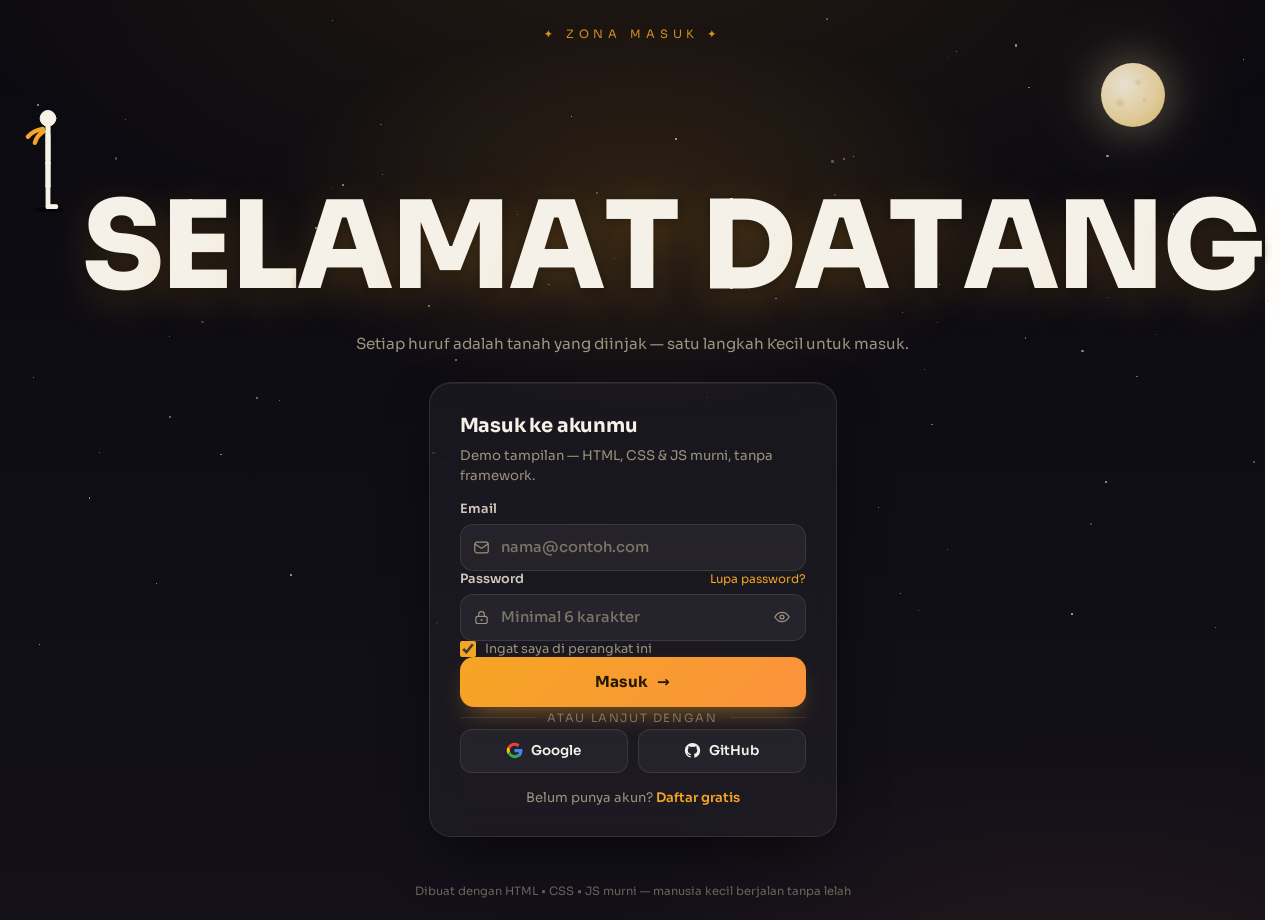
==== index.html @ 7af7dd07 "Add files via upload" ====
<!DOCTYPE html>
<html lang="id">
<head>
  <meta charset="UTF-8" />
  <meta name="viewport" content="width=device-width, initial-scale=1.0" />
  <title>Masuk — Selamat Datang</title>
  <meta name="description" content="Halaman login dengan konsep manusia kecil yang berjalan di atas teks. Dibuat dengan HTML, CSS, dan JavaScript murni." />
  <link rel="preconnect" href="https://fonts.googleapis.com" />
  <link rel="preconnect" href="https://fonts.gstatic.com" crossorigin />
  <link href="https://fonts.googleapis.com/css2?family=Sora:wght@400;600;700;800&display=swap" rel="stylesheet" />
  <link rel="stylesheet" href="style.css" />
</head>
<body>
  <!-- Latar: pendar hangat, bulan, bintang, bintang jatuh -->
  <div class="bg-glow" aria-hidden="true"></div>
  <div class="moon" aria-hidden="true"></div>
  <div class="stars" id="stars" aria-hidden="true"></div>
  <div class="shooting-star" aria-hidden="true"></div>

  <main class="stage" id="stage" data-mode="walk">
    <!-- HERO: teks raksasa + manusia berjalan di atasnya -->
    <header class="hero">
      <p class="kicker">✦ zona masuk ✦</p>
      <h1 class="headline" id="headline" aria-label="Selamat Datang"><span class="headline-text" id="headlineText" aria-hidden="true"></span><span class="walker-slot" id="walkerSlot" aria-hidden="true"><svg class="walker" id="walker" viewBox="0 0 100 120" fill="none">
            <!-- bayangan kaki -->
            <ellipse class="w-shadow" cx="50" cy="117.5" rx="17" ry="2.6" />
            <g class="w-lean">
              <g class="w-body">
                <!-- syal -->
                <g class="w-scarf">
                  <path d="M44 25 Q33 27 27 34" />
                  <path d="M45 28 Q37 33 35 41" />
                </g>
                <!-- kepala -->
                <circle class="w-head" cx="50" cy="13" r="9" />
                <!-- badan -->
                <line class="w-torso" x1="50" y1="23" x2="50" y2="64" />
                <!-- lengan belakang -->
                <g class="w-arm w-arm-back">
                  <line x1="50" y1="32" x2="50" y2="60" />
                </g>
                <!-- kaki belakang -->
                <g class="w-leg w-leg-back">
                  <line class="w-thigh" x1="50" y1="64" x2="50" y2="90" />
                  <g class="w-shin">
                    <line x1="50" y1="90" x2="50" y2="114" />
                    <line class="w-foot" x1="50" y1="114" x2="59" y2="114" />
                  </g>
                </g>
                <!-- kaki depan -->
                <g class="w-leg w-leg-front">
                  <line class="w-thigh" x1="50" y1="64" x2="50" y2="90" />
                  <g class="w-shin">
                    <line x1="50" y1="90" x2="50" y2="114" />
                    <line class="w-foot" x1="50" y1="114" x2="59" y2="114" />
                  </g>
                </g>
                <!-- lengan depan -->
                <g class="w-arm w-arm-front">
                  <line x1="50" y1="32" x2="50" y2="60" />
                </g>
              </g>
            </g>
          </svg></span></h1>
      <p class="tagline">Setiap huruf adalah tanah yang diinjak — satu langkah kecil untuk masuk.</p>
    </header>

    <!-- KARTU LOGIN -->
    <section class="card" id="card" aria-labelledby="cardTitle">
      <!-- Form -->
      <div class="view" id="formView">
        <h2 id="cardTitle">Masuk ke akunmu</h2>
        <p class="sub">Demo tampilan — HTML, CSS &amp; JS murni, tanpa framework.</p>

        <form id="loginForm" novalidate>
          <div class="field">
            <label for="email">Email</label>
            <div class="control">
              <svg class="icon" viewBox="0 0 24 24" aria-hidden="true"><rect x="2.5" y="4.5" width="19" height="15" rx="3"/><path d="m3 7 8.2 5.6a1.4 1.4 0 0 0 1.6 0L21 7"/></svg>
              <input type="email" id="email" name="email" placeholder="nama@contoh.com" autocomplete="email" spellcheck="false" />
            </div>
          </div>

          <div class="field">
            <div class="label-row">
              <label for="password">Password</label>
              <a href="#" id="forgot" class="mini-link">Lupa password?</a>
            </div>
            <div class="control">
              <svg class="icon" viewBox="0 0 24 24" aria-hidden="true"><rect x="4" y="10.5" width="16" height="10" rx="3"/><path d="M8 10.5V7.8a4 4 0 0 1 8 0v2.7"/><circle cx="12" cy="15.5" r="1.4" class="dot-fill"/></svg>
              <input type="password" id="password" name="password" placeholder="Minimal 6 karakter" autocomplete="current-password" />
              <button type="button" class="toggle-pass" id="togglePass" aria-label="Tampilkan password" aria-pressed="false">
                <svg class="icon-eye" viewBox="0 0 24 24" aria-hidden="true"><path d="M2.5 12S6 5.8 12 5.8 21.5 12 21.5 12 18 18.2 12 18.2 2.5 12 2.5 12Z"/><circle cx="12" cy="12" r="2.6"/></svg>
                <svg class="icon-eye-off" viewBox="0 0 24 24" aria-hidden="true"><path d="M4 4l16 16"/><path d="M9.9 5.2A9.8 9.8 0 0 1 12 5c6 0 9.5 7 9.5 7a17.6 17.6 0 0 1-2.4 3.3M6.1 6.8A16.9 16.9 0 0 0 2.5 12S6 19 12 19a9.4 9.4 0 0 0 4-.9"/><path d="M9.9 9.9a2.9 2.9 0 0 0 4.1 4.1"/></svg>
              </button>
            </div>
          </div>

          <label class="remember">
            <input type="checkbox" id="remember" checked />
            <span>Ingat saya di perangkat ini</span>
          </label>

          <p class="form-error" id="formError" role="alert" aria-live="polite"></p>

          <button class="btn-primary" id="btnLogin" type="submit">
            <span class="btn-spinner" aria-hidden="true"></span>
            <span class="btn-label">Masuk</span>
            <span class="btn-arrow" aria-hidden="true">→</span>
          </button>

          <div class="divider" aria-hidden="true"><span>atau lanjut dengan</span></div>

          <div class="socials">
            <button type="button" class="btn-social" data-provider="Google">
              <svg viewBox="0 0 24 24" aria-hidden="true"><path fill="#EA4335" d="M12 5.3c1.6 0 3 .55 4.1 1.63l3.06-3.06C17.3 2.15 14.87 1.2 12 1.2 7.7 1.2 4 3.64 2.2 7.24l3.57 2.77C6.63 7.2 9.08 5.3 12 5.3Z"/><path fill="#4285F4" d="M23.1 12.27c0-.93-.08-1.6-.26-2.3H12v4.36h6.34c-.13 1.08-.83 2.7-2.38 3.8l3.48 2.7c2.08-1.93 3.66-4.76 3.66-8.56Z"/><path fill="#FBBC05" d="M5.78 14.2a6.9 6.9 0 0 1 0-4.4L2.2 7.03a11.26 11.26 0 0 0 0 9.94l3.57-2.77Z"/><path fill="#34A853" d="M12 22.8c3.04 0 5.6-1 7.44-2.73l-3.48-2.7c-.93.65-2.18 1.1-3.96 1.1a6.14 6.14 0 0 1-5.78-4.27l-3.57 2.77C4.9 20.36 8.7 22.8 12 22.8Z"/></svg>
              Google
            </button>
            <button type="button" class="btn-social" data-provider="GitHub">
              <svg viewBox="0 0 24 24" aria-hidden="true"><path fill="currentColor" d="M12 1.5A10.5 10.5 0 0 0 8.68 22.04c.53.1.72-.23.72-.5v-1.96c-2.9.63-3.52-1.24-3.52-1.24-.48-1.2-1.16-1.53-1.16-1.53-.95-.65.07-.64.07-.64 1.05.08 1.6 1.08 1.6 1.08.93 1.6 2.44 1.14 3.04.87.09-.68.36-1.14.66-1.4-2.32-.27-4.76-1.16-4.76-5.16 0-1.14.4-2.07 1.07-2.8-.1-.26-.46-1.33.1-2.77 0 0 .88-.28 2.87 1.08a9.94 9.94 0 0 1 5.22 0c2-1.36 2.88-1.08 2.88-1.08.57 1.44.2 2.5.1 2.77.67.73 1.08 1.66 1.08 2.8 0 4.02-2.45 4.9-4.78 5.15.38.33.71.96.71 1.95v2.9c0 .28.2.6.73.5A10.5 10.5 0 0 0 12 1.5Z"/></svg>
              GitHub
            </button>
          </div>
        </form>

        <p class="signup">Belum punya akun? <a href="#" id="signupLink">Daftar gratis</a></p>
      </div>

      <!-- Sukses -->
      <div class="view hidden" id="successView">
        <svg class="check" viewBox="0 0 52 52" aria-hidden="true">
          <circle class="check-circle" cx="26" cy="26" r="23" />
          <path class="check-mark" d="M15 27.2l7.4 7.4L37.5 19.8" />
        </svg>
        <h2>Halo, <span id="userName">Kawan</span>!</h2>
        <p class="sub">Kamu berhasil masuk — dan si kaki-rata di atas sudah sampai lebih dulu. 🚶</p>
        <button class="btn-primary" id="btnLogout" type="button">
          <span class="btn-label">Keluar</span>
        </button>
      </div>
    </section>

    <footer class="foot">Dibuat dengan HTML • CSS • JS murni — manusia kecil berjalan tanpa lelah</footer>
  </main>

  <div class="toasts" id="toasts" aria-live="polite"></div>

  <script src="script.js"></script>
</body>
</html>
---- style.css ----
/* ============================================================
   LOGIN PAGE — "Manusia Berjalan di Atas Teks"
   HTML + CSS + JS murni. Tema: malam hangat (dark + amber)
   ============================================================ */

:root {
  --bg: #0b0a10;
  --bg-soft: #131019;
  --ink: #f5f1e8;
  --muted: #9b937f;
  --amber: #f5a524;
  --amber-2: #fb923c;
  --line: rgba(245, 241, 232, 0.1);
  --glass: rgba(255, 255, 255, 0.045);
  --danger: #f87171;
  --ok: #34d399;
  --font: "Sora", system-ui, -apple-system, "Segoe UI", sans-serif;
}

* { margin: 0; padding: 0; box-sizing: border-box; }

html { scrollbar-gutter: stable; }

body {
  min-height: 100svh;
  font-family: var(--font);
  color: var(--ink);
  background:
    radial-gradient(1200px 600px at 50% -10%, rgba(245, 165, 36, 0.10), transparent 60%),
    radial-gradient(900px 500px at 85% 110%, rgba(251, 146, 60, 0.07), transparent 55%),
    linear-gradient(180deg, var(--bg) 0%, var(--bg-soft) 100%);
  overflow-x: hidden;
}

::selection { background: rgba(245, 165, 36, 0.35); }

/* ---------- Dekorasi latar ---------- */
.bg-glow {
  position: fixed; inset: 0; pointer-events: none; z-index: 0;
  background:
    radial-gradient(560px 280px at 50% 24%, rgba(245, 165, 36, 0.13), transparent 70%);
  animation: glow-pulse 7s ease-in-out infinite alternate;
}
@keyframes glow-pulse {
  from { opacity: 0.75; } to { opacity: 1; }
}

.moon {
  position: fixed; top: 7vh; right: 9vw; width: 64px; height: 64px;
  border-radius: 50%; z-index: 0; pointer-events: none;
  background: radial-gradient(circle at 36% 34%, #fff7e6, #f7dfa8 58%, #e8c477);
  box-shadow:
    0 0 34px 8px rgba(250, 230, 180, 0.22),
    0 0 90px 30px rgba(250, 230, 180, 0.08);
  opacity: 0.9;
}
.moon::after {
  content: ""; position: absolute; inset: 0; border-radius: 50%;
  background:
    radial-gradient(9px 9px at 30% 62%, rgba(160, 120, 60, 0.22), transparent 60%),
    radial-gradient(7px 7px at 58% 30%, rgba(160, 120, 60, 0.18), transparent 60%),
    radial-gradient(5px 5px at 68% 58%, rgba(160, 120, 60, 0.16), transparent 60%);
}

.stars { position: fixed; inset: 0; z-index: 0; pointer-events: none; }
.star {
  position: absolute; border-radius: 50%;
  background: #fff; opacity: 0.7;
  animation: twinkle var(--dur, 4s) ease-in-out var(--delay, 0s) infinite alternate;
}
.star.amber { background: #ffd9a0; }
@keyframes twinkle {
  from { opacity: 0.12; transform: scale(0.8); }
  to   { opacity: 0.9;  transform: scale(1.15); }
}

.shooting-star {
  position: fixed; top: 10%; left: 58%; width: 130px; height: 2px; z-index: 0;
  background: linear-gradient(90deg, transparent, #ffe9c4 55%, #fff);
  border-radius: 999px; opacity: 0; pointer-events: none;
  filter: drop-shadow(0 0 6px rgba(255, 224, 160, 0.8));
  animation: shoot 9s linear 4s infinite;
}
@keyframes shoot {
  0%   { transform: translate3d(0, 0, 0) rotate(-32deg); opacity: 0; }
  3%   { opacity: 1; }
  16%  { transform: translate3d(-34vw, 21vh, 0) rotate(-32deg); opacity: 0; }
  100% { transform: translate3d(-34vw, 21vh, 0) rotate(-32deg); opacity: 0; }
}

/* ---------- Panggung ---------- */
.stage {
  position: relative; z-index: 1;
  min-height: 100svh;
  display: flex; flex-direction: column; align-items: center;
  padding: clamp(18px, 3vh, 36px) 20px 22px;
  gap: clamp(18px, 3.2vh, 34px);
}

/* ---------- HERO ---------- */
.hero { text-align: center; max-width: 1100px; }

.kicker {
  font-size: 0.72rem; letter-spacing: 0.42em; text-transform: uppercase;
  color: var(--amber); opacity: 0.85; margin-bottom: clamp(18px, 4vh, 44px);
}

.headline {
  display: inline-block; position: relative;
  margin-top: 0.88em; /* ruang untuk si pejalan di atas teks */
  font-weight: 800;
  font-size: clamp(2.1rem, 9.6vw, 7.6rem);
  line-height: 1.04;
  letter-spacing: -0.015em;
  white-space: nowrap;
  color: var(--ink);
  text-shadow:
    0 10px 42px rgba(245, 165, 36, 0.20),
    0 2px 12px rgba(0, 0, 0, 0.45);
}
.headline-text { display: inline-block; }

.char {
  display: inline-block;
  transition: transform 120ms ease-out;
  will-change: transform;
}
.char.is-pressed { transform: translateY(0.085em); }
.char.pop { animation: char-pop 0.55s cubic-bezier(0.3, 0.8, 0.3, 1.4); }
@keyframes char-pop {
  0% { transform: translateY(0); }
  35% { transform: translateY(-0.14em); }
  65% { transform: translateY(0.05em); }
  100% { transform: translateY(0); }
}

.tagline {
  margin-top: clamp(14px, 2.6vh, 24px);
  color: var(--muted); font-size: clamp(0.82rem, 2.4vw, 0.95rem);
}

/* ---------- Manusia berjalan ---------- */
.walker-slot {
  position: absolute; left: -8%;
  bottom: var(--feet, 100%);
  width: 0.62em; aspect-ratio: 100 / 120;
  pointer-events: none; z-index: 3;
  transform: translateX(-50%);
}
.walker { width: 100%; height: 100%; display: block; overflow: visible; }

.walker line, .walker circle, .walker path {
  stroke: #f7f2e6; stroke-linecap: round; vector-effect: non-scaling-stroke;
}
.walker .w-torso, .walker .w-thigh { stroke-width: 5.2px; }
.walker .w-shin line, .walker .w-arm line { stroke-width: 4.6px; }
.walker .w-foot { stroke-width: 4.2px; }
.walker .w-head { fill: #f7f2e6; }
.walker .w-scarf path { stroke: var(--amber); stroke-width: 4.4px; }
.walker .w-arm-back, .walker .w-leg-back { opacity: 0.55; }

.w-shadow {
  fill: rgba(0, 0, 0, 0.55);
  stroke: none;
  transform-box: fill-box; transform-origin: center;
  animation: wk-shadow 0.5s ease-in-out infinite alternate;
}
@keyframes wk-shadow {
  from { transform: scale(1); opacity: 0.6; }
  to   { transform: scale(0.78); opacity: 0.35; }
}

.w-lean {
  transform-box: view-box; transform-origin: 50px 114px;
  transition: transform 0.6s cubic-bezier(0.3, 0.8, 0.3, 1);
}
.stage[data-mode="run"] .w-lean { transform: rotate(13deg); }

.w-body {
  transform-box: view-box;
  animation: wk-bob 0.5s ease-in-out infinite alternate;
}
@keyframes wk-bob {
  from { transform: translateY(0); }
  to   { transform: translateY(-2.6px); }
}

.w-head {
  transform-box: view-box; transform-origin: 50px 22px;
  animation: wk-head 1s ease-in-out infinite alternate;
}
@keyframes wk-head {
  from { transform: rotate(-2.5deg); }
  to   { transform: rotate(2.5deg); }
}

.w-scarf {
  transform-box: view-box; transform-origin: 45px 26px;
  animation: wk-scarf 0.5s ease-in-out infinite alternate;
}
@keyframes wk-scarf {
  from { transform: rotate(4deg); }
  to   { transform: rotate(-7deg); }
}

.w-arm {
  transform-box: view-box; transform-origin: 50px 32px;
}
.w-arm-front  { animation: wk-arm-front 1s ease-in-out infinite; }
.w-arm-back   { animation: wk-arm-back  1s ease-in-out infinite; }
@keyframes wk-arm-front {
  0%, 100% { transform: rotate(26deg); }
  50%      { transform: rotate(-27deg); }
}
@keyframes wk-arm-back {
  0%, 100% { transform: rotate(-27deg); }
  50%      { transform: rotate(26deg); }
}

.w-leg { transform-box: view-box; transform-origin: 50px 64px; }
.w-leg-front { animation: wk-thigh-front 1s ease-in-out infinite; }
.w-leg-back  { animation: wk-thigh-back  1s ease-in-out infinite; }
/* CSS rotate positif = mengayun ke belakang (jalan ke kanan) */
@keyframes wk-thigh-front {
  0%, 100% { transform: rotate(-27deg); }
  50%      { transform: rotate(24deg); }
}
@keyframes wk-thigh-back {
  0%, 100% { transform: rotate(24deg); }
  50%      { transform: rotate(-27deg); }
}

.w-shin { transform-box: view-box; transform-origin: 50px 90px; }
.w-leg-front .w-shin { animation: wk-shin-front 1s ease-in-out infinite; }
.w-leg-back  .w-shin { animation: wk-shin-back  1s ease-in-out infinite; }
@keyframes wk-shin-front {
  0%   { transform: rotate(-2deg); }
  25%  { transform: rotate(6deg); }
  50%  { transform: rotate(18deg); }
  75%  { transform: rotate(55deg); }
  90%  { transform: rotate(16deg); }
  100% { transform: rotate(-2deg); }
}
@keyframes wk-shin-back {
  0%   { transform: rotate(55deg); }
  25%  { transform: rotate(-2deg); }
  50%  { transform: rotate(-2deg); }
  75%  { transform: rotate(18deg); }
  90%  { transform: rotate(40deg); }
  100% { transform: rotate(55deg); }
}

/* ---------- Mode: BERLARI ---------- */
.stage[data-mode="run"] .w-body { animation-name: wk-bob; }
.stage[data-mode="run"] .walker .w-shadow { animation-duration: 0.22s; }

/* ---------- Mode: RAYAKAN (lompat-lompat) ---------- */
.walker.celebrate .w-leg-front { animation: wk-stand-f 0.55s ease-in-out infinite alternate; }
.walker.celebrate .w-leg-back  { animation: wk-stand-b 0.55s ease-in-out infinite alternate; }
@keyframes wk-stand-f { from { transform: rotate(-6deg); } to { transform: rotate(-2deg); } }
@keyframes wk-stand-b { from { transform: rotate(6deg); }  to { transform: rotate(2deg); } }

.walker.celebrate .w-shin { animation: none !important; transform: rotate(-4deg); }

.walker.celebrate .w-arm-front { animation: wk-cheer-f 0.5s ease-in-out infinite alternate; }
.walker.celebrate .w-arm-back  { animation: wk-cheer-b 0.5s ease-in-out infinite alternate; }
@keyframes wk-cheer-f { from { transform: rotate(-122deg); } to { transform: rotate(-150deg); } }
@keyframes wk-cheer-b { from { transform: rotate(122deg); }  to { transform: rotate(150deg); } }

.walker.celebrate .w-body { animation: wk-hop 0.55s cubic-bezier(0.34, 0.6, 0.36, 1) infinite; }
@keyframes wk-hop {
  0%, 100% { transform: translateY(0); }
  45%      { transform: translateY(-15px); }
}
.walker.celebrate .w-head { animation-duration: 0.55s; }
.walker.celebrate .w-shadow { animation: wk-shadow-hop 0.55s cubic-bezier(0.34, 0.6, 0.36, 1) infinite; }
@keyframes wk-shadow-hop {
  0%, 100% { transform: scale(1); opacity: 0.6; }
  45%      { transform: scale(0.6); opacity: 0.22; }
}

/* ---------- KARTU LOGIN ---------- */
.card {
  width: min(100%, 408px);
  background: var(--glass);
  border: 1px solid var(--line);
  border-radius: 22px;
  padding: clamp(22px, 4vw, 30px);
  backdrop-filter: blur(18px);
  -webkit-backdrop-filter: blur(18px);
  box-shadow:
    0 24px 60px -18px rgba(0, 0, 0, 0.65),
    inset 0 1px 0 rgba(255, 255, 255, 0.06);
  position: relative;
}
.card.shake { animation: shake 0.45s ease; }
@keyframes shake {
  0%, 100% { transform: translateX(0); }
  20% { transform: translateX(-9px); }
  40% { transform: translateX(8px); }
  60% { transform: translateX(-6px); }
  80% { transform: translateX(4px); }
}

.view { display: flex; flex-direction: column; gap: 14px; animation: view-in 0.45s ease both; }
.view.hidden { display: none; }
@keyframes view-in {
  from { opacity: 0; transform: translateY(10px); }
  to   { opacity: 1; transform: translateY(0); }
}

.card h2 { font-size: 1.22rem; font-weight: 700; letter-spacing: -0.01em; }
.card .sub { color: var(--muted); font-size: 0.83rem; line-height: 1.55; margin-top: -6px; }

.field { display: flex; flex-direction: column; gap: 7px; }
.field label { font-size: 0.8rem; font-weight: 600; color: #cfc8b8; }
.label-row { display: flex; align-items: baseline; justify-content: space-between; }
.mini-link { font-size: 0.74rem; color: var(--amber); text-decoration: none; }
.mini-link:hover { text-decoration: underline; }

.control { position: relative; display: flex; align-items: center; }
.control .icon {
  position: absolute; left: 13px; width: 17px; height: 17px;
  stroke: var(--muted); stroke-width: 1.7; fill: none; stroke-linecap: round; stroke-linejoin: round;
  pointer-events: none;
}
.control .dot-fill { fill: var(--muted); stroke: none; }
.control input {
  width: 100%; height: 47px;
  background: rgba(255, 255, 255, 0.05);
  border: 1px solid var(--line);
  border-radius: 13px;
  color: var(--ink);
  font: 500 0.92rem var(--font);
  padding: 0 44px 0 40px;
  outline: none;
  transition: border-color 0.2s, box-shadow 0.2s, background 0.2s;
}
.control input::placeholder { color: rgba(155, 147, 127, 0.75); }
.control input:focus {
  border-color: rgba(245, 165, 36, 0.65);
  background: rgba(245, 165, 36, 0.05);
  box-shadow: 0 0 0 3.5px rgba(245, 165, 36, 0.14);
}

.toggle-pass {
  position: absolute; right: 6px; width: 36px; height: 36px;
  display: grid; place-items: center;
  background: transparent; border: 0; border-radius: 10px;
  cursor: pointer; color: var(--muted);
  transition: color 0.2s, background 0.2s;
}
.toggle-pass:hover { color: var(--ink); background: rgba(255, 255, 255, 0.06); }
.toggle-pass .icon-eye, .toggle-pass .icon-eye-off {
  width: 18px; height: 18px; stroke: currentColor; stroke-width: 1.7;
  fill: none; stroke-linecap: round; stroke-linejoin: round;
  grid-area: 1 / 1;
}
.toggle-pass .icon-eye-off { display: none; }
.toggle-pass.shown .icon-eye { display: none; }
.toggle-pass.shown .icon-eye-off { display: block; }

.remember {
  display: flex; align-items: center; gap: 9px;
  font-size: 0.8rem; color: var(--muted); cursor: pointer;
  user-select: none;
}
.remember input {
  width: 16px; height: 16px; accent-color: var(--amber);
  cursor: pointer;
}

.form-error {
  display: none;
  font-size: 0.8rem; color: var(--danger);
  background: rgba(248, 113, 113, 0.09);
  border: 1px solid rgba(248, 113, 113, 0.25);
  border-radius: 10px; padding: 9px 12px;
}
.form-error.show { display: block; }

.btn-primary {
  position: relative;
  height: 50px; width: 100%;
  border: 0; border-radius: 14px;
  background: linear-gradient(135deg, var(--amber), var(--amber-2));
  color: #241703; font: 700 0.95rem var(--font);
  letter-spacing: 0.01em;
  cursor: pointer; overflow: hidden;
  display: flex; align-items: center; justify-content: center; gap: 9px;
  box-shadow: 0 12px 26px -10px rgba(245, 165, 36, 0.55);
  transition: transform 0.18s, box-shadow 0.25s, filter 0.2s;
}
.btn-primary:hover { transform: translateY(-2px); filter: brightness(1.05); }
.btn-primary:active { transform: translateY(0); }
.btn-primary:disabled { cursor: wait; filter: saturate(0.75) brightness(0.92); transform: none; }
.btn-arrow { transition: transform 0.2s; }
.btn-primary:hover .btn-arrow { transform: translateX(4px); }

.btn-spinner {
  width: 17px; height: 17px; flex: 0 0 auto;
  border: 2.4px solid rgba(36, 23, 3, 0.28);
  border-top-color: #241703; border-radius: 50%;
  display: none;
  animation: spin 0.7s linear infinite;
}
@keyframes spin { to { transform: rotate(360deg); } }
.btn-primary.loading .btn-spinner { display: block; }
.btn-primary.loading .btn-arrow { display: none; }

.divider {
  display: flex; align-items: center; gap: 12px;
  color: rgba(155, 147, 127, 0.7); font-size: 0.72rem;
  text-transform: uppercase; letter-spacing: 0.14em;
  margin: 4px 0;
}
.divider::before, .divider::after {
  content: ""; flex: 1; height: 1px;
  background: var(--line);
}

.socials { display: grid; grid-template-columns: 1fr 1fr; gap: 10px; }
.btn-social {
  height: 44px; border-radius: 12px;
  display: flex; align-items: center; justify-content: center; gap: 8px;
  background: rgba(255, 255, 255, 0.045);
  border: 1px solid var(--line);
  color: var(--ink); font: 600 0.84rem var(--font);
  cursor: pointer;
  transition: background 0.2s, transform 0.18s, border-color 0.2s;
}
.btn-social:hover { background: rgba(255, 255, 255, 0.09); transform: translateY(-1.5px); border-color: rgba(255, 255, 255, 0.2); }
.btn-social svg { width: 17px; height: 17px; }

.signup { text-align: center; font-size: 0.82rem; color: var(--muted); margin-top: 2px; }
.signup a { color: var(--amber); text-decoration: none; font-weight: 600; }
.signup a:hover { text-decoration: underline; }

/* ---------- Panel sukses ---------- */
#successView { align-items: center; text-align: center; gap: 10px; padding: 10px 0 4px; }
#successView h2 { font-size: 1.35rem; }
#successView .sub { margin-top: -2px; }
#successView .btn-primary { margin-top: 12px; }

.check { width: 74px; height: 74px; }
.check-circle, .check-mark {
  fill: none; stroke: var(--ok); stroke-width: 3.2; stroke-linecap: round; stroke-linejoin: round;
}
.check-circle {
  stroke-dasharray: 145; stroke-dashoffset: 145;
  stroke: rgba(52, 211, 153, 0.5);
  animation: draw 0.7s ease-out 0.1s forwards;
}
.check-mark {
  stroke-dasharray: 40; stroke-dashoffset: 40;
  animation: draw 0.45s ease-out 0.75s forwards;
}
@keyframes draw { to { stroke-dashoffset: 0; } }

/* ---------- Footer ---------- */
.foot {
  margin-top: auto; padding-top: 18px;
  color: rgba(155, 147, 127, 0.65); font-size: 0.72rem; text-align: center;
}

/* ---------- Toast ---------- */
.toasts {
  position: fixed; top: 18px; right: 18px; z-index: 50;
  display: flex; flex-direction: column; gap: 9px; max-width: min(88vw, 330px);
}
.toast {
  display: flex; align-items: flex-start; gap: 10px;
  background: rgba(22, 19, 28, 0.92);
  border: 1px solid var(--line);
  border-left: 3px solid var(--amber);
  border-radius: 13px; padding: 11px 14px;
  font-size: 0.82rem; line-height: 1.45; color: var(--ink);
  box-shadow: 0 14px 34px -12px rgba(0, 0, 0, 0.7);
  backdrop-filter: blur(12px);
  animation: toast-in 0.35s cubic-bezier(0.2, 0.9, 0.3, 1.2) both;
}
.toast.success { border-left-color: var(--ok); }
.toast.error { border-left-color: var(--danger); }
.toast.out { animation: toast-out 0.3s ease both; }
@keyframes toast-in {
  from { opacity: 0; transform: translateX(26px) scale(0.95); }
  to   { opacity: 1; transform: translateX(0) scale(1); }
}
@keyframes toast-out {
  from { opacity: 1; transform: translateX(0); }
  to   { opacity: 0; transform: translateX(26px); }
}
.toast .t-icon { width: 15px; height: 15px; flex: 0 0 auto; margin-top: 1.5px; stroke-width: 2; fill: none; stroke: currentColor; stroke-linecap: round; stroke-linejoin: round; }
.toast.success .t-icon { color: var(--ok); }
.toast.error .t-icon { color: var(--danger); }
.toast.info .t-icon { color: var(--amber); }

/* ---------- Responsif ---------- */
@media (max-width: 420px) {
  .stage { padding-left: 14px; padding-right: 14px; }
  .moon { width: 46px; height: 46px; top: 5vh; right: 7vw; }
  .toasts { top: 12px; right: 12px; }
}

/* ---------- Reduced motion ---------- */
@media (prefers-reduced-motion: reduce) {
  *, *::before, *::after {
    animation-duration: 0.001s !important;
    animation-iteration-count: 1 !important;
    transition-duration: 0.001s !important;
  }
  .walker { display: none; }
}
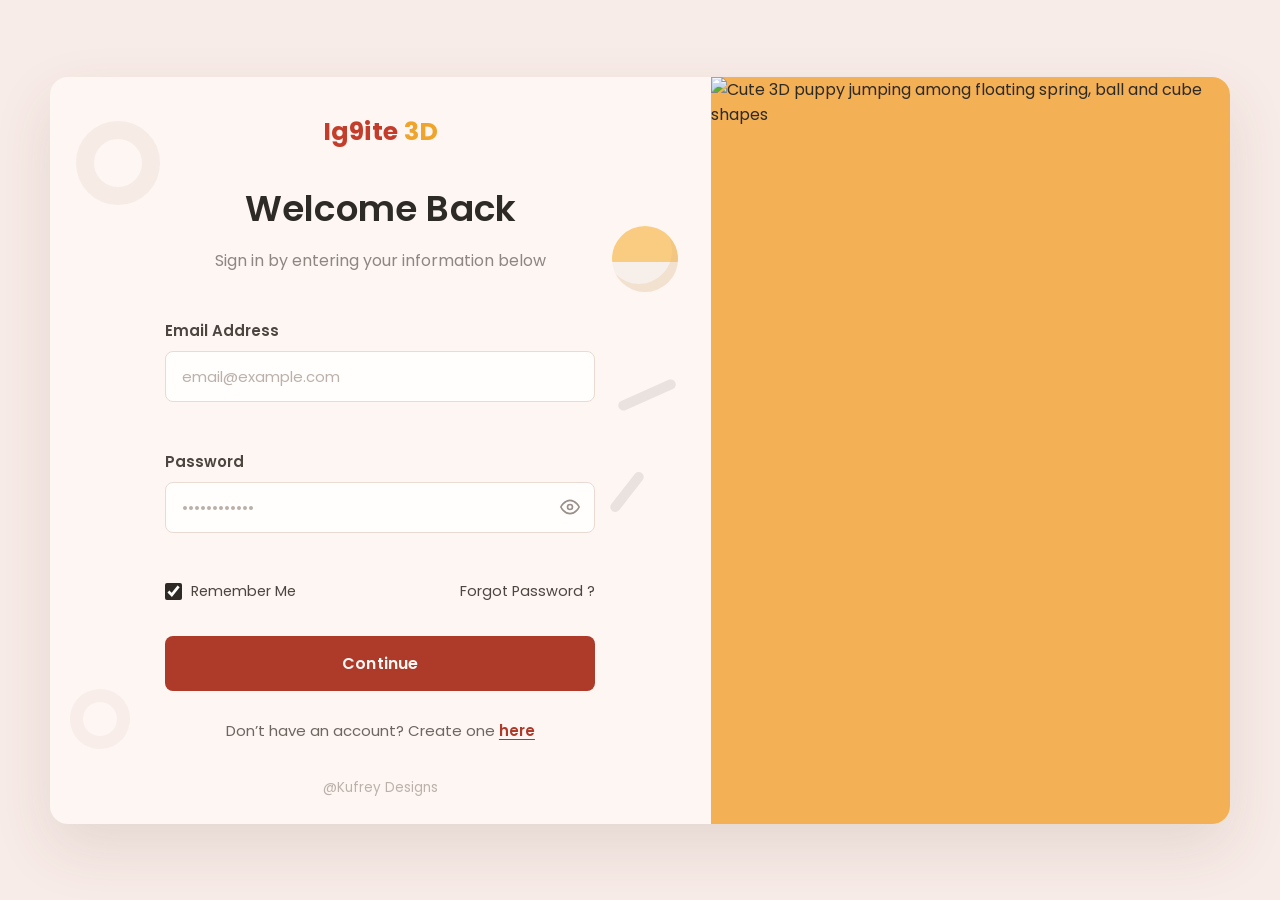
==== commit c50403b0: "Add files via upload" ====
--- a/index.html
+++ b/index.html
@@ -1,149 +1,115 @@
 <!DOCTYPE html>
-<html lang="id">
+<html lang="en">
 <head>
   <meta charset="UTF-8" />
   <meta name="viewport" content="width=device-width, initial-scale=1.0" />
-  <title>Masuk — Selamat Datang</title>
-  <meta name="description" content="Halaman login dengan konsep manusia kecil yang berjalan di atas teks. Dibuat dengan HTML, CSS, dan JavaScript murni." />
+  <title>Ig9ite 3D — Login</title>
+
+  <!-- Font: Poppins -->
   <link rel="preconnect" href="https://fonts.googleapis.com" />
   <link rel="preconnect" href="https://fonts.gstatic.com" crossorigin />
-  <link href="https://fonts.googleapis.com/css2?family=Sora:wght@400;600;700;800&display=swap" rel="stylesheet" />
+  <link href="https://fonts.googleapis.com/css2?family=Poppins:wght@400;500;600;700&display=swap" rel="stylesheet" />
+
   <link rel="stylesheet" href="style.css" />
 </head>
 <body>
-  <!-- Latar: pendar hangat, bulan, bintang, bintang jatuh -->
-  <div class="bg-glow" aria-hidden="true"></div>
-  <div class="moon" aria-hidden="true"></div>
-  <div class="stars" id="stars" aria-hidden="true"></div>
-  <div class="shooting-star" aria-hidden="true"></div>
 
-  <main class="stage" id="stage" data-mode="walk">
-    <!-- HERO: teks raksasa + manusia berjalan di atasnya -->
-    <header class="hero">
-      <p class="kicker">✦ zona masuk ✦</p>
-      <h1 class="headline" id="headline" aria-label="Selamat Datang"><span class="headline-text" id="headlineText" aria-hidden="true"></span><span class="walker-slot" id="walkerSlot" aria-hidden="true"><svg class="walker" id="walker" viewBox="0 0 100 120" fill="none">
-            <!-- bayangan kaki -->
-            <ellipse class="w-shadow" cx="50" cy="117.5" rx="17" ry="2.6" />
-            <g class="w-lean">
-              <g class="w-body">
-                <!-- syal -->
-                <g class="w-scarf">
-                  <path d="M44 25 Q33 27 27 34" />
-                  <path d="M45 28 Q37 33 35 41" />
-                </g>
-                <!-- kepala -->
-                <circle class="w-head" cx="50" cy="13" r="9" />
-                <!-- badan -->
-                <line class="w-torso" x1="50" y1="23" x2="50" y2="64" />
-                <!-- lengan belakang -->
-                <g class="w-arm w-arm-back">
-                  <line x1="50" y1="32" x2="50" y2="60" />
-                </g>
-                <!-- kaki belakang -->
-                <g class="w-leg w-leg-back">
-                  <line class="w-thigh" x1="50" y1="64" x2="50" y2="90" />
-                  <g class="w-shin">
-                    <line x1="50" y1="90" x2="50" y2="114" />
-                    <line class="w-foot" x1="50" y1="114" x2="59" y2="114" />
-                  </g>
-                </g>
-                <!-- kaki depan -->
-                <g class="w-leg w-leg-front">
-                  <line class="w-thigh" x1="50" y1="64" x2="50" y2="90" />
-                  <g class="w-shin">
-                    <line x1="50" y1="90" x2="50" y2="114" />
-                    <line class="w-foot" x1="50" y1="114" x2="59" y2="114" />
-                  </g>
-                </g>
-                <!-- lengan depan -->
-                <g class="w-arm w-arm-front">
-                  <line x1="50" y1="32" x2="50" y2="60" />
-                </g>
-              </g>
-            </g>
-          </svg></span></h1>
-      <p class="tagline">Setiap huruf adalah tanah yang diinjak — satu langkah kecil untuk masuk.</p>
-    </header>
+  <main class="page">
+    <section class="card">
 
-    <!-- KARTU LOGIN -->
-    <section class="card" id="card" aria-labelledby="cardTitle">
-      <!-- Form -->
-      <div class="view" id="formView">
-        <h2 id="cardTitle">Masuk ke akunmu</h2>
-        <p class="sub">Demo tampilan — HTML, CSS &amp; JS murni, tanpa framework.</p>
+      <!-- ================= LEFT : LOGIN FORM ================= -->
+      <section class="panel panel-form">
 
-        <form id="loginForm" novalidate>
-          <div class="field">
-            <label for="email">Email</label>
-            <div class="control">
-              <svg class="icon" viewBox="0 0 24 24" aria-hidden="true"><rect x="2.5" y="4.5" width="19" height="15" rx="3"/><path d="m3 7 8.2 5.6a1.4 1.4 0 0 0 1.6 0L21 7"/></svg>
-              <input type="email" id="email" name="email" placeholder="nama@contoh.com" autocomplete="email" spellcheck="false" />
+        <!-- Dekorasi pudar (seperti di desain) -->
+        <span class="deco deco-ring"   aria-hidden="true"></span>
+        <span class="deco deco-ring-2" aria-hidden="true"></span>
+        <span class="deco deco-ball"   aria-hidden="true"></span>
+        <span class="deco deco-stick-1" aria-hidden="true"></span>
+        <span class="deco deco-stick-2" aria-hidden="true"></span>
+
+        <a class="logo" href="#">Ig9ite&nbsp;<span>3D</span></a>
+
+        <div class="form-area">
+          <header class="form-head">
+            <h1>Welcome Back</h1>
+            <p class="subtitle">Sign in by entering your information below</p>
+          </header>
+
+          <form id="loginForm" novalidate>
+
+            <div class="field" id="fieldEmail">
+              <label for="email">Email Address</label>
+              <input
+                type="email"
+                id="email"
+                name="email"
+                placeholder="email@example.com"
+                autocomplete="email"
+              />
+              <small class="error-msg" id="emailError" role="alert"></small>
             </div>
-          </div>
 
-          <div class="field">
-            <div class="label-row">
+            <div class="field" id="fieldPassword">
               <label for="password">Password</label>
-              <a href="#" id="forgot" class="mini-link">Lupa password?</a>
+              <div class="password-box">
+                <input
+                  type="password"
+                  id="password"
+                  name="password"
+                  placeholder="&bull;&bull;&bull;&bull;&bull;&bull;&bull;&bull;&bull;&bull;&bull;&bull;"
+                  autocomplete="current-password"
+                />
+                <button
+                  type="button"
+                  class="toggle-pass"
+                  id="togglePass"
+                  aria-label="Show password"
+                  aria-pressed="false"
+                  title="Show / hide password"
+                >
+                  <svg class="eye-open" viewBox="0 0 24 24" fill="none" stroke="currentColor"
+                       stroke-width="2" stroke-linecap="round" stroke-linejoin="round">
+                    <path d="M1 12s4-8 11-8 11 8 11 8-4 8-11 8-11-8-11-8z"/>
+                    <circle cx="12" cy="12" r="3"/>
+                  </svg>
+                  <svg class="eye-closed" viewBox="0 0 24 24" fill="none" stroke="currentColor"
+                       stroke-width="2" stroke-linecap="round" stroke-linejoin="round">
+                    <path d="M17.94 17.94A10.07 10.07 0 0 1 12 20c-7 0-11-8-11-8a18.45 18.45 0 0 1 5.06-5.94"/>
+                    <path d="M9.9 4.24A9.12 9.12 0 0 1 12 4c7 0 11 8 11 8a18.5 18.5 0 0 1-2.16 3.19"/>
+                    <path d="M14.12 14.12a3 3 0 1 1-4.24-4.24"/>
+                    <line x1="1" y1="1" x2="23" y2="23"/>
+                  </svg>
+                </button>
+              </div>
+              <small class="error-msg" id="passwordError" role="alert"></small>
             </div>
-            <div class="control">
-              <svg class="icon" viewBox="0 0 24 24" aria-hidden="true"><rect x="4" y="10.5" width="16" height="10" rx="3"/><path d="M8 10.5V7.8a4 4 0 0 1 8 0v2.7"/><circle cx="12" cy="15.5" r="1.4" class="dot-fill"/></svg>
-              <input type="password" id="password" name="password" placeholder="Minimal 6 karakter" autocomplete="current-password" />
-              <button type="button" class="toggle-pass" id="togglePass" aria-label="Tampilkan password" aria-pressed="false">
-                <svg class="icon-eye" viewBox="0 0 24 24" aria-hidden="true"><path d="M2.5 12S6 5.8 12 5.8 21.5 12 21.5 12 18 18.2 12 18.2 2.5 12 2.5 12Z"/><circle cx="12" cy="12" r="2.6"/></svg>
-                <svg class="icon-eye-off" viewBox="0 0 24 24" aria-hidden="true"><path d="M4 4l16 16"/><path d="M9.9 5.2A9.8 9.8 0 0 1 12 5c6 0 9.5 7 9.5 7a17.6 17.6 0 0 1-2.4 3.3M6.1 6.8A16.9 16.9 0 0 0 2.5 12S6 19 12 19a9.4 9.4 0 0 0 4-.9"/><path d="M9.9 9.9a2.9 2.9 0 0 0 4.1 4.1"/></svg>
-              </button>
+
+            <div class="row">
+              <label class="remember" for="remember">
+                <input type="checkbox" id="remember" checked />
+                Remember Me
+              </label>
+              <a class="forgot" href="#">Forgot Password ?</a>
             </div>
-          </div>
 
-          <label class="remember">
-            <input type="checkbox" id="remember" checked />
-            <span>Ingat saya di perangkat ini</span>
-          </label>
+            <button type="submit" class="btn-continue" id="btnContinue">Continue</button>
 
-          <p class="form-error" id="formError" role="alert" aria-live="polite"></p>
+            <p class="signup">Don&rsquo;t have an account? Create one <a href="#">here</a></p>
 
-          <button class="btn-primary" id="btnLogin" type="submit">
-            <span class="btn-spinner" aria-hidden="true"></span>
-            <span class="btn-label">Masuk</span>
-            <span class="btn-arrow" aria-hidden="true">→</span>
-          </button>
+          </form>
+        </div>
 
-          <div class="divider" aria-hidden="true"><span>atau lanjut dengan</span></div>
+        <p class="credit">@Kufrey Designs</p>
+      </section>
 
-          <div class="socials">
-            <button type="button" class="btn-social" data-provider="Google">
-              <svg viewBox="0 0 24 24" aria-hidden="true"><path fill="#EA4335" d="M12 5.3c1.6 0 3 .55 4.1 1.63l3.06-3.06C17.3 2.15 14.87 1.2 12 1.2 7.7 1.2 4 3.64 2.2 7.24l3.57 2.77C6.63 7.2 9.08 5.3 12 5.3Z"/><path fill="#4285F4" d="M23.1 12.27c0-.93-.08-1.6-.26-2.3H12v4.36h6.34c-.13 1.08-.83 2.7-2.38 3.8l3.48 2.7c2.08-1.93 3.66-4.76 3.66-8.56Z"/><path fill="#FBBC05" d="M5.78 14.2a6.9 6.9 0 0 1 0-4.4L2.2 7.03a11.26 11.26 0 0 0 0 9.94l3.57-2.77Z"/><path fill="#34A853" d="M12 22.8c3.04 0 5.6-1 7.44-2.73l-3.48-2.7c-.93.65-2.18 1.1-3.96 1.1a6.14 6.14 0 0 1-5.78-4.27l-3.57 2.77C4.9 20.36 8.7 22.8 12 22.8Z"/></svg>
-              Google
-            </button>
-            <button type="button" class="btn-social" data-provider="GitHub">
-              <svg viewBox="0 0 24 24" aria-hidden="true"><path fill="currentColor" d="M12 1.5A10.5 10.5 0 0 0 8.68 22.04c.53.1.72-.23.72-.5v-1.96c-2.9.63-3.52-1.24-3.52-1.24-.48-1.2-1.16-1.53-1.16-1.53-.95-.65.07-.64.07-.64 1.05.08 1.6 1.08 1.6 1.08.93 1.6 2.44 1.14 3.04.87.09-.68.36-1.14.66-1.4-2.32-.27-4.76-1.16-4.76-5.16 0-1.14.4-2.07 1.07-2.8-.1-.26-.46-1.33.1-2.77 0 0 .88-.28 2.87 1.08a9.94 9.94 0 0 1 5.22 0c2-1.36 2.88-1.08 2.88-1.08.57 1.44.2 2.5.1 2.77.67.73 1.08 1.66 1.08 2.8 0 4.02-2.45 4.9-4.78 5.15.38.33.71.96.71 1.95v2.9c0 .28.2.6.73.5A10.5 10.5 0 0 0 12 1.5Z"/></svg>
-              GitHub
-            </button>
-          </div>
-        </form>
+      <!-- ================= RIGHT : ILLUSTRATION ================= -->
+      <section class="panel panel-art">
+        <img src="assets/puppy.png"
+             alt="Cute 3D puppy jumping among floating spring, ball and cube shapes" />
+      </section>
 
-        <p class="signup">Belum punya akun? <a href="#" id="signupLink">Daftar gratis</a></p>
-      </div>
-
-      <!-- Sukses -->
-      <div class="view hidden" id="successView">
-        <svg class="check" viewBox="0 0 52 52" aria-hidden="true">
-          <circle class="check-circle" cx="26" cy="26" r="23" />
-          <path class="check-mark" d="M15 27.2l7.4 7.4L37.5 19.8" />
-        </svg>
-        <h2>Halo, <span id="userName">Kawan</span>!</h2>
-        <p class="sub">Kamu berhasil masuk — dan si kaki-rata di atas sudah sampai lebih dulu. 🚶</p>
-        <button class="btn-primary" id="btnLogout" type="button">
-          <span class="btn-label">Keluar</span>
-        </button>
-      </div>
     </section>
-
-    <footer class="foot">Dibuat dengan HTML • CSS • JS murni — manusia kecil berjalan tanpa lelah</footer>
   </main>
-
-  <div class="toasts" id="toasts" aria-live="polite"></div>
 
   <script src="script.js"></script>
 </body>
--- a/style.css
+++ b/style.css
@@ -1,513 +1,364 @@
 /* ============================================================
-   LOGIN PAGE — "Manusia Berjalan di Atas Teks"
-   HTML + CSS + JS murni. Tema: malam hangat (dark + amber)
+   Ig9ite 3D — Login Page
+   HTML + CSS murni (tanpa framework)
    ============================================================ */
 
+/* ---------- RESET ---------- */
+*,
+*::before,
+*::after {
+  margin: 0;
+  padding: 0;
+  box-sizing: border-box;
+}
+
+/* ---------- VARIABEL WARNA ---------- */
 :root {
-  --bg: #0b0a10;
-  --bg-soft: #131019;
-  --ink: #f5f1e8;
-  --muted: #9b937f;
-  --amber: #f5a524;
-  --amber-2: #fb923c;
-  --line: rgba(245, 241, 232, 0.1);
-  --glass: rgba(255, 255, 255, 0.045);
-  --danger: #f87171;
-  --ok: #34d399;
-  --font: "Sora", system-ui, -apple-system, "Segoe UI", sans-serif;
-}
-
-* { margin: 0; padding: 0; box-sizing: border-box; }
-
-html { scrollbar-gutter: stable; }
+  --bg-page:    #F8ECE8;   /* latar halaman (pink muda)   */
+  --bg-panel:   #FDF6F3;   /* panel kiri                  */
+  --orange:     #F4B054;   /* panel kanan                 */
+  --red:        #AE3B2A;   /* tombol Continue             */
+  --red-dark:   #93301F;
+  --logo-red:   #C43D2B;
+  --logo-amber: #EFA42C;
+  --ink:        #2E2A26;   /* teks utama                  */
+  --ink-soft:   #4D453F;   /* label / link                */
+  --muted:      #8D8681;   /* teks sekunder               */
+  --faint:      #BCB1AA;   /* placeholder / credit        */
+  --border:     #EADAD3;   /* border input                */
+  --error:      #C0392B;
+  --radius-input: 8px;
+}
 
 body {
-  min-height: 100svh;
-  font-family: var(--font);
+  font-family: 'Poppins', 'Segoe UI', Tahoma, sans-serif;
+  background: var(--bg-page);
   color: var(--ink);
-  background:
-    radial-gradient(1200px 600px at 50% -10%, rgba(245, 165, 36, 0.10), transparent 60%),
-    radial-gradient(900px 500px at 85% 110%, rgba(251, 146, 60, 0.07), transparent 55%),
-    linear-gradient(180deg, var(--bg) 0%, var(--bg-soft) 100%);
-  overflow-x: hidden;
-}
-
-::selection { background: rgba(245, 165, 36, 0.35); }
-
-/* ---------- Dekorasi latar ---------- */
-.bg-glow {
-  position: fixed; inset: 0; pointer-events: none; z-index: 0;
-  background:
-    radial-gradient(560px 280px at 50% 24%, rgba(245, 165, 36, 0.13), transparent 70%);
-  animation: glow-pulse 7s ease-in-out infinite alternate;
-}
-@keyframes glow-pulse {
-  from { opacity: 0.75; } to { opacity: 1; }
-}
-
-.moon {
-  position: fixed; top: 7vh; right: 9vw; width: 64px; height: 64px;
-  border-radius: 50%; z-index: 0; pointer-events: none;
-  background: radial-gradient(circle at 36% 34%, #fff7e6, #f7dfa8 58%, #e8c477);
-  box-shadow:
-    0 0 34px 8px rgba(250, 230, 180, 0.22),
-    0 0 90px 30px rgba(250, 230, 180, 0.08);
-  opacity: 0.9;
-}
-.moon::after {
-  content: ""; position: absolute; inset: 0; border-radius: 50%;
-  background:
-    radial-gradient(9px 9px at 30% 62%, rgba(160, 120, 60, 0.22), transparent 60%),
-    radial-gradient(7px 7px at 58% 30%, rgba(160, 120, 60, 0.18), transparent 60%),
-    radial-gradient(5px 5px at 68% 58%, rgba(160, 120, 60, 0.16), transparent 60%);
-}
-
-.stars { position: fixed; inset: 0; z-index: 0; pointer-events: none; }
-.star {
-  position: absolute; border-radius: 50%;
-  background: #fff; opacity: 0.7;
-  animation: twinkle var(--dur, 4s) ease-in-out var(--delay, 0s) infinite alternate;
-}
-.star.amber { background: #ffd9a0; }
-@keyframes twinkle {
-  from { opacity: 0.12; transform: scale(0.8); }
-  to   { opacity: 0.9;  transform: scale(1.15); }
-}
-
-.shooting-star {
-  position: fixed; top: 10%; left: 58%; width: 130px; height: 2px; z-index: 0;
-  background: linear-gradient(90deg, transparent, #ffe9c4 55%, #fff);
-  border-radius: 999px; opacity: 0; pointer-events: none;
-  filter: drop-shadow(0 0 6px rgba(255, 224, 160, 0.8));
-  animation: shoot 9s linear 4s infinite;
-}
-@keyframes shoot {
-  0%   { transform: translate3d(0, 0, 0) rotate(-32deg); opacity: 0; }
-  3%   { opacity: 1; }
-  16%  { transform: translate3d(-34vw, 21vh, 0) rotate(-32deg); opacity: 0; }
-  100% { transform: translate3d(-34vw, 21vh, 0) rotate(-32deg); opacity: 0; }
-}
-
-/* ---------- Panggung ---------- */
-.stage {
-  position: relative; z-index: 1;
-  min-height: 100svh;
-  display: flex; flex-direction: column; align-items: center;
-  padding: clamp(18px, 3vh, 36px) 20px 22px;
-  gap: clamp(18px, 3.2vh, 34px);
-}
-
-/* ---------- HERO ---------- */
-.hero { text-align: center; max-width: 1100px; }
-
-.kicker {
-  font-size: 0.72rem; letter-spacing: 0.42em; text-transform: uppercase;
-  color: var(--amber); opacity: 0.85; margin-bottom: clamp(18px, 4vh, 44px);
-}
-
-.headline {
-  display: inline-block; position: relative;
-  margin-top: 0.88em; /* ruang untuk si pejalan di atas teks */
-  font-weight: 800;
-  font-size: clamp(2.1rem, 9.6vw, 7.6rem);
-  line-height: 1.04;
-  letter-spacing: -0.015em;
-  white-space: nowrap;
+  min-height: 100vh;
+  display: flex;
+  align-items: center;
+  justify-content: center;
+  padding: 28px;
+  -webkit-font-smoothing: antialiased;
+}
+
+/* ---------- PEMBUNGKUS HALAMAN ---------- */
+.page {
+  width: 100%;
+  max-width: 1180px;
+  display: flex;
+}
+
+/* ---------- KARTU UTAMA ---------- */
+.card {
+  display: flex;
+  width: 100%;
+  min-height: 660px;
+  background: var(--bg-panel);
+  border-radius: 18px;
+  box-shadow: 0 24px 60px rgba(93, 58, 40, 0.12);
+  overflow: hidden;
+}
+
+.panel { display: flex; }
+
+/* ============================================================
+   PANEL KIRI — FORM
+   ============================================================ */
+.panel-form {
+  flex: 1 1 56%;
+  flex-direction: column;
+  position: relative;
+  padding: 36px 56px 26px;
+}
+
+/* --- dekorasi pudar di belakang form --- */
+.deco {
+  position: absolute;
+  pointer-events: none;
+  z-index: 0;
+}
+.deco-ring {
+  top: 6%;
+  left: 4%;
+  width: 84px;
+  height: 84px;
+  border-radius: 50%;
+  border: 18px solid #F1E2DA;
+  opacity: 0.55;
+}
+.deco-ring-2 {
+  bottom: 10%;
+  left: 3%;
+  width: 60px;
+  height: 60px;
+  border-radius: 50%;
+  border: 13px solid #F1E2DA;
+  opacity: 0.45;
+  transform: rotate(20deg);
+}
+.deco-ball {
+  top: 20%;
+  right: 5%;
+  width: 66px;
+  height: 66px;
+  border-radius: 50%;
+  background: linear-gradient(180deg, #F7BE5C 54%, #F5EDE6 54%);
+  box-shadow: inset -6px -8px 0 rgba(214, 158, 84, 0.25);
+  opacity: 0.75;
+}
+.deco-stick-1,
+.deco-stick-2 {
+  width: 62px;
+  height: 10px;
+  border-radius: 6px;
+  background: #3A342E;
+  opacity: 0.10;
+}
+.deco-stick-1 { top: 42%; right: 5%;  transform: rotate(-24deg); }
+.deco-stick-2 { top: 55%; right: 9%;  transform: rotate(-52deg); width: 48px; }
+
+/* --- logo --- */
+.logo {
+  position: relative;
+  z-index: 1;
+  align-self: center;
+  font-size: 25px;
+  font-weight: 700;
+  letter-spacing: 0.3px;
+  color: var(--logo-red);
+  text-decoration: none;
+}
+.logo span { color: var(--logo-amber); }
+
+/* --- area form --- */
+.form-area {
+  position: relative;
+  z-index: 1;
+  width: min(430px, 100%);
+  margin: auto;
+  padding: 30px 0 10px;
+}
+
+.form-head { text-align: center; margin-bottom: 46px; }
+
+.form-head h1 {
+  font-size: 36px;
+  font-weight: 600;
+  letter-spacing: 0.2px;
+  margin-bottom: 12px;
+}
+
+.subtitle {
+  font-size: 16px;
+  color: var(--muted);
+}
+
+/* --- input --- */
+.field { margin-bottom: 24px; }
+
+.field label {
+  display: block;
+  font-size: 15px;
+  font-weight: 600;
+  color: var(--ink-soft);
+  margin-bottom: 9px;
+}
+
+.field input {
+  width: 100%;
+  padding: 13px 16px;
+  font: inherit;
+  font-size: 15px;
   color: var(--ink);
-  text-shadow:
-    0 10px 42px rgba(245, 165, 36, 0.20),
-    0 2px 12px rgba(0, 0, 0, 0.45);
-}
-.headline-text { display: inline-block; }
-
-.char {
-  display: inline-block;
-  transition: transform 120ms ease-out;
-  will-change: transform;
-}
-.char.is-pressed { transform: translateY(0.085em); }
-.char.pop { animation: char-pop 0.55s cubic-bezier(0.3, 0.8, 0.3, 1.4); }
-@keyframes char-pop {
-  0% { transform: translateY(0); }
-  35% { transform: translateY(-0.14em); }
-  65% { transform: translateY(0.05em); }
-  100% { transform: translateY(0); }
-}
-
-.tagline {
-  margin-top: clamp(14px, 2.6vh, 24px);
-  color: var(--muted); font-size: clamp(0.82rem, 2.4vw, 0.95rem);
-}
-
-/* ---------- Manusia berjalan ---------- */
-.walker-slot {
-  position: absolute; left: -8%;
-  bottom: var(--feet, 100%);
-  width: 0.62em; aspect-ratio: 100 / 120;
-  pointer-events: none; z-index: 3;
-  transform: translateX(-50%);
-}
-.walker { width: 100%; height: 100%; display: block; overflow: visible; }
-
-.walker line, .walker circle, .walker path {
-  stroke: #f7f2e6; stroke-linecap: round; vector-effect: non-scaling-stroke;
-}
-.walker .w-torso, .walker .w-thigh { stroke-width: 5.2px; }
-.walker .w-shin line, .walker .w-arm line { stroke-width: 4.6px; }
-.walker .w-foot { stroke-width: 4.2px; }
-.walker .w-head { fill: #f7f2e6; }
-.walker .w-scarf path { stroke: var(--amber); stroke-width: 4.4px; }
-.walker .w-arm-back, .walker .w-leg-back { opacity: 0.55; }
-
-.w-shadow {
-  fill: rgba(0, 0, 0, 0.55);
-  stroke: none;
-  transform-box: fill-box; transform-origin: center;
-  animation: wk-shadow 0.5s ease-in-out infinite alternate;
-}
-@keyframes wk-shadow {
-  from { transform: scale(1); opacity: 0.6; }
-  to   { transform: scale(0.78); opacity: 0.35; }
-}
-
-.w-lean {
-  transform-box: view-box; transform-origin: 50px 114px;
-  transition: transform 0.6s cubic-bezier(0.3, 0.8, 0.3, 1);
-}
-.stage[data-mode="run"] .w-lean { transform: rotate(13deg); }
-
-.w-body {
-  transform-box: view-box;
-  animation: wk-bob 0.5s ease-in-out infinite alternate;
-}
-@keyframes wk-bob {
-  from { transform: translateY(0); }
-  to   { transform: translateY(-2.6px); }
-}
-
-.w-head {
-  transform-box: view-box; transform-origin: 50px 22px;
-  animation: wk-head 1s ease-in-out infinite alternate;
-}
-@keyframes wk-head {
-  from { transform: rotate(-2.5deg); }
-  to   { transform: rotate(2.5deg); }
-}
-
-.w-scarf {
-  transform-box: view-box; transform-origin: 45px 26px;
-  animation: wk-scarf 0.5s ease-in-out infinite alternate;
-}
-@keyframes wk-scarf {
-  from { transform: rotate(4deg); }
-  to   { transform: rotate(-7deg); }
-}
-
-.w-arm {
-  transform-box: view-box; transform-origin: 50px 32px;
-}
-.w-arm-front  { animation: wk-arm-front 1s ease-in-out infinite; }
-.w-arm-back   { animation: wk-arm-back  1s ease-in-out infinite; }
-@keyframes wk-arm-front {
-  0%, 100% { transform: rotate(26deg); }
-  50%      { transform: rotate(-27deg); }
-}
-@keyframes wk-arm-back {
-  0%, 100% { transform: rotate(-27deg); }
-  50%      { transform: rotate(26deg); }
-}
-
-.w-leg { transform-box: view-box; transform-origin: 50px 64px; }
-.w-leg-front { animation: wk-thigh-front 1s ease-in-out infinite; }
-.w-leg-back  { animation: wk-thigh-back  1s ease-in-out infinite; }
-/* CSS rotate positif = mengayun ke belakang (jalan ke kanan) */
-@keyframes wk-thigh-front {
-  0%, 100% { transform: rotate(-27deg); }
-  50%      { transform: rotate(24deg); }
-}
-@keyframes wk-thigh-back {
-  0%, 100% { transform: rotate(24deg); }
-  50%      { transform: rotate(-27deg); }
-}
-
-.w-shin { transform-box: view-box; transform-origin: 50px 90px; }
-.w-leg-front .w-shin { animation: wk-shin-front 1s ease-in-out infinite; }
-.w-leg-back  .w-shin { animation: wk-shin-back  1s ease-in-out infinite; }
-@keyframes wk-shin-front {
-  0%   { transform: rotate(-2deg); }
-  25%  { transform: rotate(6deg); }
-  50%  { transform: rotate(18deg); }
-  75%  { transform: rotate(55deg); }
-  90%  { transform: rotate(16deg); }
-  100% { transform: rotate(-2deg); }
-}
-@keyframes wk-shin-back {
-  0%   { transform: rotate(55deg); }
-  25%  { transform: rotate(-2deg); }
-  50%  { transform: rotate(-2deg); }
-  75%  { transform: rotate(18deg); }
-  90%  { transform: rotate(40deg); }
-  100% { transform: rotate(55deg); }
-}
-
-/* ---------- Mode: BERLARI ---------- */
-.stage[data-mode="run"] .w-body { animation-name: wk-bob; }
-.stage[data-mode="run"] .walker .w-shadow { animation-duration: 0.22s; }
-
-/* ---------- Mode: RAYAKAN (lompat-lompat) ---------- */
-.walker.celebrate .w-leg-front { animation: wk-stand-f 0.55s ease-in-out infinite alternate; }
-.walker.celebrate .w-leg-back  { animation: wk-stand-b 0.55s ease-in-out infinite alternate; }
-@keyframes wk-stand-f { from { transform: rotate(-6deg); } to { transform: rotate(-2deg); } }
-@keyframes wk-stand-b { from { transform: rotate(6deg); }  to { transform: rotate(2deg); } }
-
-.walker.celebrate .w-shin { animation: none !important; transform: rotate(-4deg); }
-
-.walker.celebrate .w-arm-front { animation: wk-cheer-f 0.5s ease-in-out infinite alternate; }
-.walker.celebrate .w-arm-back  { animation: wk-cheer-b 0.5s ease-in-out infinite alternate; }
-@keyframes wk-cheer-f { from { transform: rotate(-122deg); } to { transform: rotate(-150deg); } }
-@keyframes wk-cheer-b { from { transform: rotate(122deg); }  to { transform: rotate(150deg); } }
-
-.walker.celebrate .w-body { animation: wk-hop 0.55s cubic-bezier(0.34, 0.6, 0.36, 1) infinite; }
-@keyframes wk-hop {
-  0%, 100% { transform: translateY(0); }
-  45%      { transform: translateY(-15px); }
-}
-.walker.celebrate .w-head { animation-duration: 0.55s; }
-.walker.celebrate .w-shadow { animation: wk-shadow-hop 0.55s cubic-bezier(0.34, 0.6, 0.36, 1) infinite; }
-@keyframes wk-shadow-hop {
-  0%, 100% { transform: scale(1); opacity: 0.6; }
-  45%      { transform: scale(0.6); opacity: 0.22; }
-}
-
-/* ---------- KARTU LOGIN ---------- */
-.card {
-  width: min(100%, 408px);
-  background: var(--glass);
-  border: 1px solid var(--line);
-  border-radius: 22px;
-  padding: clamp(22px, 4vw, 30px);
-  backdrop-filter: blur(18px);
-  -webkit-backdrop-filter: blur(18px);
-  box-shadow:
-    0 24px 60px -18px rgba(0, 0, 0, 0.65),
-    inset 0 1px 0 rgba(255, 255, 255, 0.06);
-  position: relative;
-}
-.card.shake { animation: shake 0.45s ease; }
+  background: #FFFEFD;
+  border: 1px solid var(--border);
+  border-radius: var(--radius-input);
+  outline: none;
+  transition: border-color 0.2s ease, box-shadow 0.2s ease;
+}
+
+.field input::placeholder { color: var(--faint); }
+
+.field input:focus {
+  border-color: #D96C3F;
+  box-shadow: 0 0 0 3px rgba(217, 108, 63, 0.14);
+}
+
+/* validasi error */
+.error-msg {
+  display: block;
+  min-height: 18px;
+  margin-top: 6px;
+  font-size: 12.5px;
+  color: var(--error);
+}
+
+.field.has-error input {
+  border-color: var(--error);
+  box-shadow: 0 0 0 3px rgba(192, 57, 43, 0.10);
+}
+
 @keyframes shake {
-  0%, 100% { transform: translateX(0); }
-  20% { transform: translateX(-9px); }
-  40% { transform: translateX(8px); }
-  60% { transform: translateX(-6px); }
-  80% { transform: translateX(4px); }
-}
-
-.view { display: flex; flex-direction: column; gap: 14px; animation: view-in 0.45s ease both; }
-.view.hidden { display: none; }
-@keyframes view-in {
-  from { opacity: 0; transform: translateY(10px); }
-  to   { opacity: 1; transform: translateY(0); }
-}
-
-.card h2 { font-size: 1.22rem; font-weight: 700; letter-spacing: -0.01em; }
-.card .sub { color: var(--muted); font-size: 0.83rem; line-height: 1.55; margin-top: -6px; }
-
-.field { display: flex; flex-direction: column; gap: 7px; }
-.field label { font-size: 0.8rem; font-weight: 600; color: #cfc8b8; }
-.label-row { display: flex; align-items: baseline; justify-content: space-between; }
-.mini-link { font-size: 0.74rem; color: var(--amber); text-decoration: none; }
-.mini-link:hover { text-decoration: underline; }
-
-.control { position: relative; display: flex; align-items: center; }
-.control .icon {
-  position: absolute; left: 13px; width: 17px; height: 17px;
-  stroke: var(--muted); stroke-width: 1.7; fill: none; stroke-linecap: round; stroke-linejoin: round;
-  pointer-events: none;
-}
-.control .dot-fill { fill: var(--muted); stroke: none; }
-.control input {
-  width: 100%; height: 47px;
-  background: rgba(255, 255, 255, 0.05);
-  border: 1px solid var(--line);
-  border-radius: 13px;
-  color: var(--ink);
-  font: 500 0.92rem var(--font);
-  padding: 0 44px 0 40px;
-  outline: none;
-  transition: border-color 0.2s, box-shadow 0.2s, background 0.2s;
-}
-.control input::placeholder { color: rgba(155, 147, 127, 0.75); }
-.control input:focus {
-  border-color: rgba(245, 165, 36, 0.65);
-  background: rgba(245, 165, 36, 0.05);
-  box-shadow: 0 0 0 3.5px rgba(245, 165, 36, 0.14);
-}
+  10%, 90% { transform: translateX(-1px); }
+  20%, 80% { transform: translateX(2px);  }
+  30%, 50%, 70% { transform: translateX(-3px); }
+  40%, 60% { transform: translateX(3px);  }
+}
+.field.shake { animation: shake 0.4s ease both; }
+
+/* --- password + ikon mata --- */
+.password-box { position: relative; }
+
+.password-box input { padding-right: 50px; }
 
 .toggle-pass {
-  position: absolute; right: 6px; width: 36px; height: 36px;
-  display: grid; place-items: center;
-  background: transparent; border: 0; border-radius: 10px;
-  cursor: pointer; color: var(--muted);
-  transition: color 0.2s, background 0.2s;
-}
-.toggle-pass:hover { color: var(--ink); background: rgba(255, 255, 255, 0.06); }
-.toggle-pass .icon-eye, .toggle-pass .icon-eye-off {
-  width: 18px; height: 18px; stroke: currentColor; stroke-width: 1.7;
-  fill: none; stroke-linecap: round; stroke-linejoin: round;
-  grid-area: 1 / 1;
-}
-.toggle-pass .icon-eye-off { display: none; }
-.toggle-pass.shown .icon-eye { display: none; }
-.toggle-pass.shown .icon-eye-off { display: block; }
+  position: absolute;
+  top: 50%;
+  right: 7px;
+  transform: translateY(-50%);
+  width: 36px;
+  height: 36px;
+  display: grid;
+  place-items: center;
+  border: none;
+  border-radius: 8px;
+  background: transparent;
+  color: #9A9089;
+  cursor: pointer;
+  transition: background 0.15s ease, color 0.15s ease;
+}
+.toggle-pass:hover  { background: #F3E7E1; color: var(--ink-soft); }
+.toggle-pass svg   { width: 20px; height: 20px; }
+.toggle-pass .eye-closed { display: none; }
+.toggle-pass.showing .eye-open   { display: none; }
+.toggle-pass.showing .eye-closed { display: block; }
+
+/* --- baris remember / forgot --- */
+.row {
+  display: flex;
+  justify-content: space-between;
+  align-items: center;
+  gap: 12px;
+  margin: 2px 0 34px;
+}
 
 .remember {
-  display: flex; align-items: center; gap: 9px;
-  font-size: 0.8rem; color: var(--muted); cursor: pointer;
+  display: flex;
+  align-items: center;
+  gap: 9px;
+  font-size: 14.5px;
+  color: var(--ink-soft);
+  cursor: pointer;
   user-select: none;
 }
 .remember input {
-  width: 16px; height: 16px; accent-color: var(--amber);
+  width: 17px;
+  height: 17px;
+  accent-color: #2E2A26;
   cursor: pointer;
 }
 
-.form-error {
-  display: none;
-  font-size: 0.8rem; color: var(--danger);
-  background: rgba(248, 113, 113, 0.09);
-  border: 1px solid rgba(248, 113, 113, 0.25);
-  border-radius: 10px; padding: 9px 12px;
-}
-.form-error.show { display: block; }
-
-.btn-primary {
-  position: relative;
-  height: 50px; width: 100%;
-  border: 0; border-radius: 14px;
-  background: linear-gradient(135deg, var(--amber), var(--amber-2));
-  color: #241703; font: 700 0.95rem var(--font);
-  letter-spacing: 0.01em;
-  cursor: pointer; overflow: hidden;
-  display: flex; align-items: center; justify-content: center; gap: 9px;
-  box-shadow: 0 12px 26px -10px rgba(245, 165, 36, 0.55);
-  transition: transform 0.18s, box-shadow 0.25s, filter 0.2s;
-}
-.btn-primary:hover { transform: translateY(-2px); filter: brightness(1.05); }
-.btn-primary:active { transform: translateY(0); }
-.btn-primary:disabled { cursor: wait; filter: saturate(0.75) brightness(0.92); transform: none; }
-.btn-arrow { transition: transform 0.2s; }
-.btn-primary:hover .btn-arrow { transform: translateX(4px); }
-
-.btn-spinner {
-  width: 17px; height: 17px; flex: 0 0 auto;
-  border: 2.4px solid rgba(36, 23, 3, 0.28);
-  border-top-color: #241703; border-radius: 50%;
-  display: none;
-  animation: spin 0.7s linear infinite;
-}
-@keyframes spin { to { transform: rotate(360deg); } }
-.btn-primary.loading .btn-spinner { display: block; }
-.btn-primary.loading .btn-arrow { display: none; }
-
-.divider {
-  display: flex; align-items: center; gap: 12px;
-  color: rgba(155, 147, 127, 0.7); font-size: 0.72rem;
-  text-transform: uppercase; letter-spacing: 0.14em;
-  margin: 4px 0;
-}
-.divider::before, .divider::after {
-  content: ""; flex: 1; height: 1px;
-  background: var(--line);
-}
-
-.socials { display: grid; grid-template-columns: 1fr 1fr; gap: 10px; }
-.btn-social {
-  height: 44px; border-radius: 12px;
-  display: flex; align-items: center; justify-content: center; gap: 8px;
-  background: rgba(255, 255, 255, 0.045);
-  border: 1px solid var(--line);
-  color: var(--ink); font: 600 0.84rem var(--font);
+.forgot {
+  font-size: 14.5px;
+  color: var(--ink-soft);
+  text-decoration: none;
+  transition: color 0.15s ease;
+}
+.forgot:hover { color: var(--red); text-decoration: underline; }
+
+/* --- tombol Continue --- */
+.btn-continue {
+  width: 100%;
+  padding: 15px;
+  font: inherit;
+  font-size: 16px;
+  font-weight: 600;
+  letter-spacing: 0.2px;
+  color: #FFF8F5;
+  background: var(--red);
+  border: none;
+  border-radius: var(--radius-input);
   cursor: pointer;
-  transition: background 0.2s, transform 0.18s, border-color 0.2s;
-}
-.btn-social:hover { background: rgba(255, 255, 255, 0.09); transform: translateY(-1.5px); border-color: rgba(255, 255, 255, 0.2); }
-.btn-social svg { width: 17px; height: 17px; }
-
-.signup { text-align: center; font-size: 0.82rem; color: var(--muted); margin-top: 2px; }
-.signup a { color: var(--amber); text-decoration: none; font-weight: 600; }
-.signup a:hover { text-decoration: underline; }
-
-/* ---------- Panel sukses ---------- */
-#successView { align-items: center; text-align: center; gap: 10px; padding: 10px 0 4px; }
-#successView h2 { font-size: 1.35rem; }
-#successView .sub { margin-top: -2px; }
-#successView .btn-primary { margin-top: 12px; }
-
-.check { width: 74px; height: 74px; }
-.check-circle, .check-mark {
-  fill: none; stroke: var(--ok); stroke-width: 3.2; stroke-linecap: round; stroke-linejoin: round;
-}
-.check-circle {
-  stroke-dasharray: 145; stroke-dashoffset: 145;
-  stroke: rgba(52, 211, 153, 0.5);
-  animation: draw 0.7s ease-out 0.1s forwards;
-}
-.check-mark {
-  stroke-dasharray: 40; stroke-dashoffset: 40;
-  animation: draw 0.45s ease-out 0.75s forwards;
-}
-@keyframes draw { to { stroke-dashoffset: 0; } }
-
-/* ---------- Footer ---------- */
-.foot {
-  margin-top: auto; padding-top: 18px;
-  color: rgba(155, 147, 127, 0.65); font-size: 0.72rem; text-align: center;
-}
-
-/* ---------- Toast ---------- */
-.toasts {
-  position: fixed; top: 18px; right: 18px; z-index: 50;
-  display: flex; flex-direction: column; gap: 9px; max-width: min(88vw, 330px);
-}
-.toast {
-  display: flex; align-items: flex-start; gap: 10px;
-  background: rgba(22, 19, 28, 0.92);
-  border: 1px solid var(--line);
-  border-left: 3px solid var(--amber);
-  border-radius: 13px; padding: 11px 14px;
-  font-size: 0.82rem; line-height: 1.45; color: var(--ink);
-  box-shadow: 0 14px 34px -12px rgba(0, 0, 0, 0.7);
-  backdrop-filter: blur(12px);
-  animation: toast-in 0.35s cubic-bezier(0.2, 0.9, 0.3, 1.2) both;
-}
-.toast.success { border-left-color: var(--ok); }
-.toast.error { border-left-color: var(--danger); }
-.toast.out { animation: toast-out 0.3s ease both; }
-@keyframes toast-in {
-  from { opacity: 0; transform: translateX(26px) scale(0.95); }
-  to   { opacity: 1; transform: translateX(0) scale(1); }
-}
-@keyframes toast-out {
-  from { opacity: 1; transform: translateX(0); }
-  to   { opacity: 0; transform: translateX(26px); }
-}
-.toast .t-icon { width: 15px; height: 15px; flex: 0 0 auto; margin-top: 1.5px; stroke-width: 2; fill: none; stroke: currentColor; stroke-linecap: round; stroke-linejoin: round; }
-.toast.success .t-icon { color: var(--ok); }
-.toast.error .t-icon { color: var(--danger); }
-.toast.info .t-icon { color: var(--amber); }
-
-/* ---------- Responsif ---------- */
-@media (max-width: 420px) {
-  .stage { padding-left: 14px; padding-right: 14px; }
-  .moon { width: 46px; height: 46px; top: 5vh; right: 7vw; }
-  .toasts { top: 12px; right: 12px; }
-}
-
-/* ---------- Reduced motion ---------- */
+  transition: background 0.2s ease, transform 0.1s ease, box-shadow 0.2s ease;
+}
+.btn-continue:hover:not(:disabled) {
+  background: var(--red-dark);
+  box-shadow: 0 10px 22px rgba(174, 59, 42, 0.28);
+  transform: translateY(-1px);
+}
+.btn-continue:active:not(:disabled) { transform: translateY(1px); }
+.btn-continue:disabled { opacity: 0.75; cursor: wait; }
+.btn-continue.success  { background: #2E7D4F; }
+
+/* --- teks bawah --- */
+.signup {
+  margin-top: 28px;
+  text-align: center;
+  font-size: 15px;
+  color: #6E6660;
+}
+.signup a {
+  color: var(--red);
+  font-weight: 600;
+  text-decoration: underline;
+  text-underline-offset: 3px;
+}
+.signup a:hover { color: var(--red-dark); }
+
+.credit {
+  position: relative;
+  z-index: 1;
+  margin-top: auto;
+  padding-top: 26px;
+  text-align: center;
+  font-size: 13.5px;
+  color: var(--faint);
+}
+
+/* ============================================================
+   PANEL KANAN — ILUSTRASI
+   ============================================================ */
+.panel-art {
+  flex: 1 1 44%;
+  position: relative;
+  background: var(--orange);
+  min-height: 100%;
+}
+
+.panel-art img {
+  position: absolute;
+  inset: 0;
+  width: 100%;
+  height: 100%;
+  object-fit: cover;
+}
+
+/* ============================================================
+   RESPONSIVE
+   ============================================================ */
+@media (max-width: 980px) {
+  .card { flex-direction: column-reverse; min-height: 0; }
+
+  .panel-art { flex: none; min-height: 0; height: 280px; }
+  .panel-art img { position: static; height: 100%; }
+
+  .panel-form { padding: 30px 28px 22px; }
+  .form-head h1 { font-size: 30px; }
+}
+
+@media (max-width: 480px) {
+  body { padding: 14px; }
+  .panel-art { height: 210px; }
+  .panel-form { padding: 26px 18px 18px; }
+  .form-head { margin-bottom: 34px; }
+  .form-head h1 { font-size: 26px; }
+  .subtitle { font-size: 14.5px; }
+  .row { flex-wrap: wrap; }
+  .deco-ball, .deco-stick-1, .deco-stick-2 { display: none; }
+}
+
+/* hormati preferensi pengguna yang mematikan animasi */
 @media (prefers-reduced-motion: reduce) {
-  *, *::before, *::after {
-    animation-duration: 0.001s !important;
-    animation-iteration-count: 1 !important;
-    transition-duration: 0.001s !important;
-  }
-  .walker { display: none; }
-}
+  * { animation: none !important; transition: none !important; }
+}
